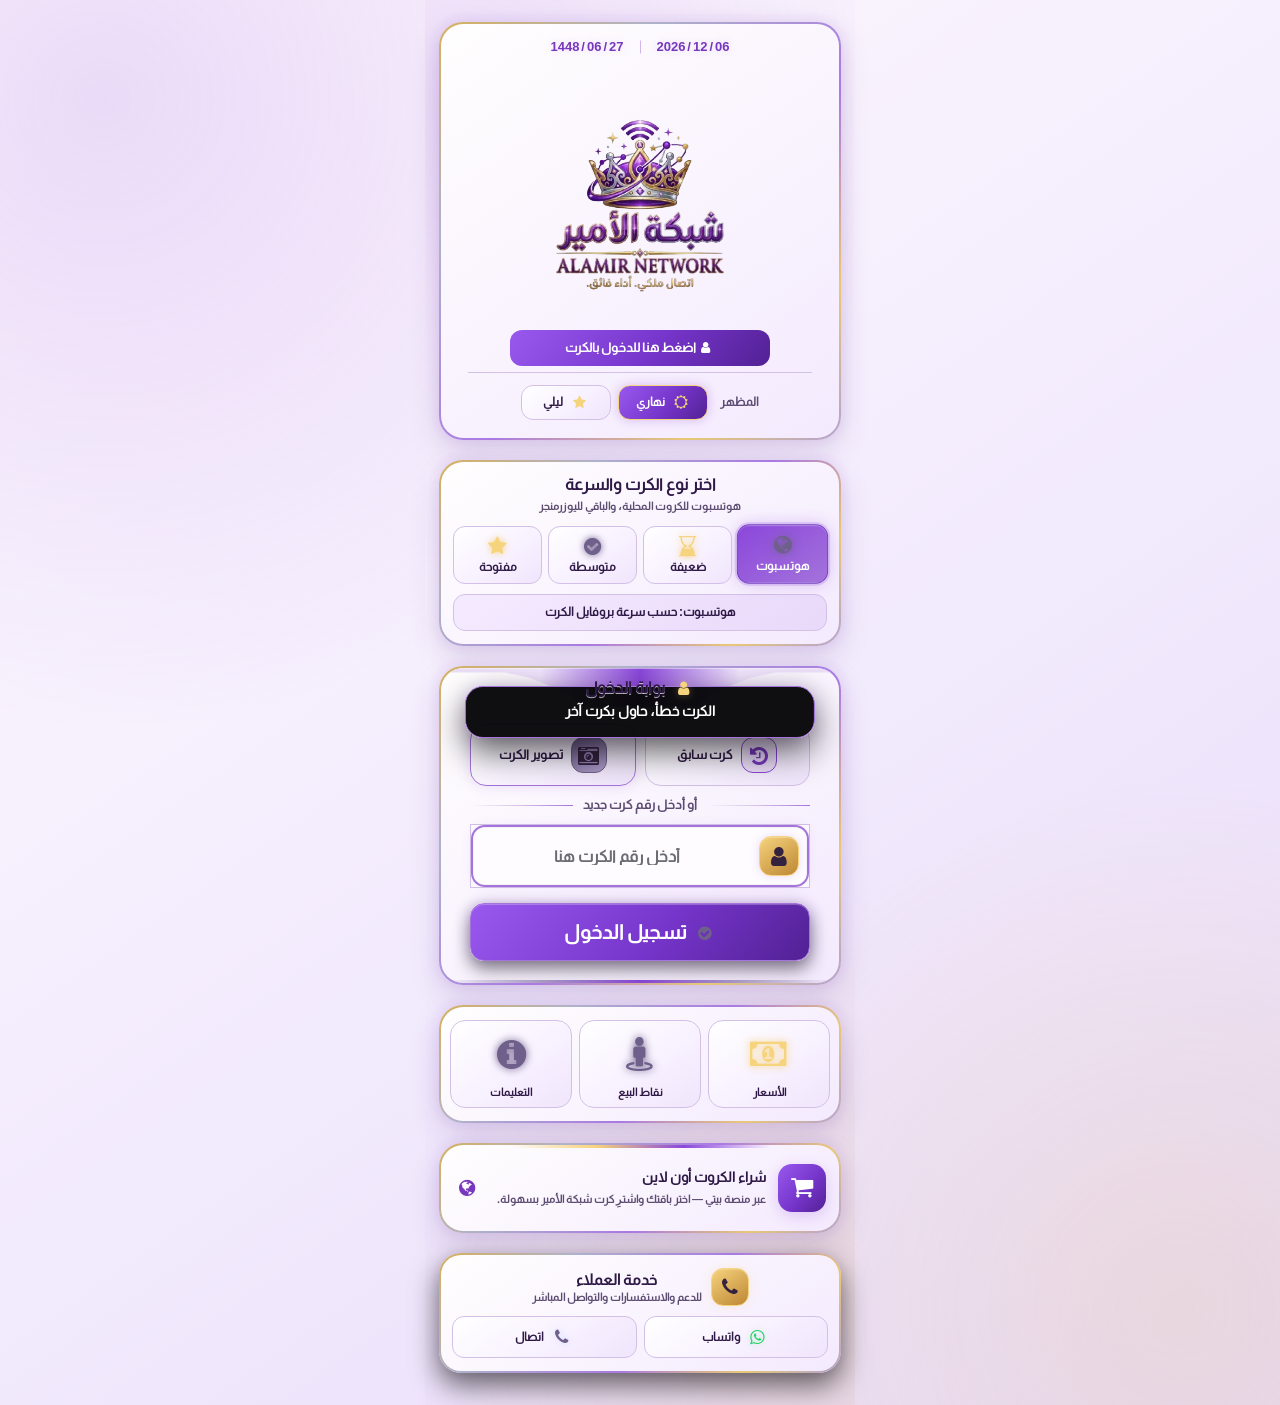
==== flogin.html @ 91f20e57 "fix: legacy mobile hotspot compatibility, performance, Arabic error reporting Upload complete page, " ====
$(if var == "")
<!doctype html><html lang="ar" dir="rtl"><head><meta charset="utf-8"><meta name="viewport" content="width=device-width,initial-scale=1"><title>شبكة الأمير - تسجيل الدخول</title><meta http-equiv="cache-control" content="no-store"></head><body style="font-family:Arial,sans-serif;text-align:center;padding:20px;background:#f4f1f6;color:#511a64">
<p role="status" id="nativeMessage">جارٍ فتح صفحة شبكة الأمير...</p>
<p><a href="index.html">العودة إلى صفحة الدخول</a></p>
<span id="router-reason" hidden data-original="$(error-orig-esc)" data-message="$(error-esc)"></span>
<script>(function(){
var node=document.getElementById('router-reason');
var raw=node && (node.getAttribute('data-original') || node.getAttribute('data-message')) || '';
var url='index.html';
if(raw){
    url+='?alameer_login_failed=1';
    try{sessionStorage.setItem('alameer_login_error_v2',raw);}
    catch(e){url+='&reason='+encodeURIComponent(raw.substring(0,1000));}
}
window.location.replace(url);
})();</script>
<noscript><p>افتح صفحة الدخول وأعد المحاولة.</p></noscript>
</body></html>
$(else)
$(if error == "")
{
"logged_in": 		"$(logged-in)",
"link_only":		"$(link-orig-esc)",
"link_login_only": 	"$(link-login-only)",
"link_logout":		"$(link-logout)",
"link_status":		"$(link-status)",
"nas_id": 		    "$(identity)",
"ip": 		        "$(ip)",
"mac": 		        "$(mac-esc)",
"action":           "onLoginStart"
}
$(else)
{
"logged_in" 	    : "$(logged-in)",
"link_login_only" 	: "$(link-login-only)",
"error_orig"		: "$(error-orig-esc)",
"error"				: "$(error-esc)",
"action"			: "onLoginError"
}
$(endif)
$(endif)
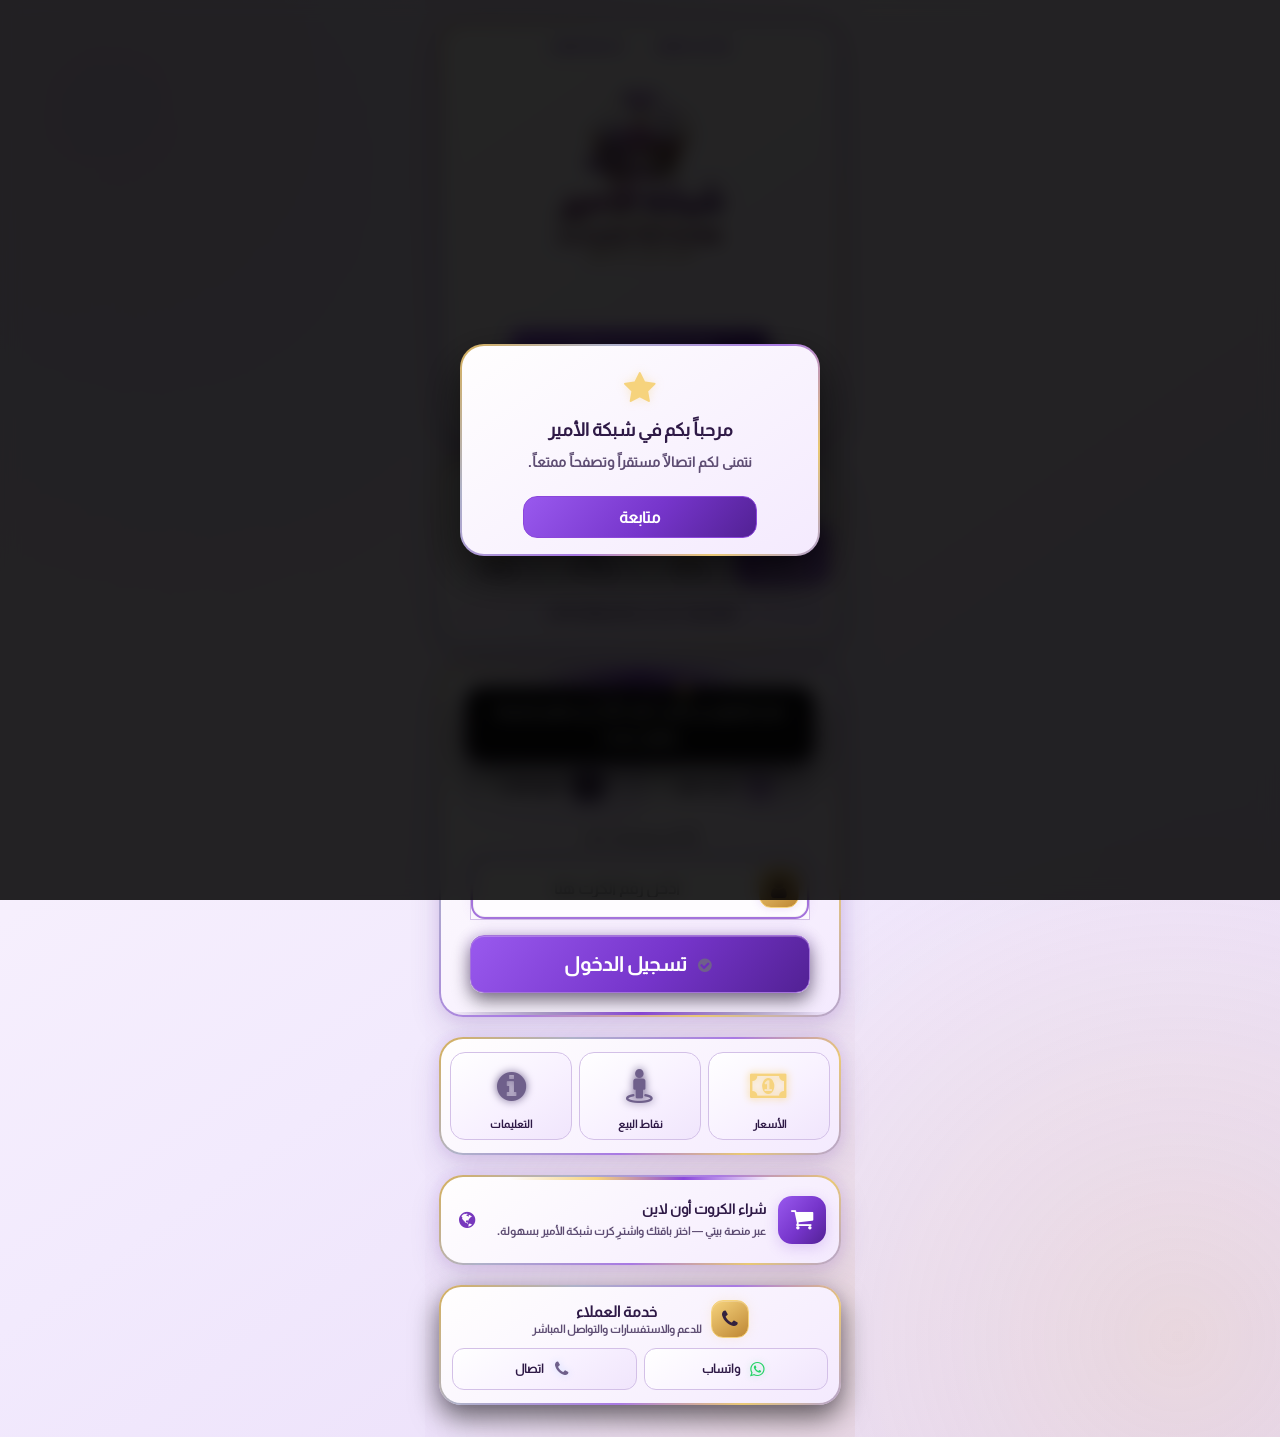
==== commit e35d5ce0: "fix: harden HotSpot sign-in, session switching and legacy performance Test POST and RouterOS native " ====
--- a/flogin.html
+++ b/flogin.html
@@ -1,3 +1,15 @@
+$(if var == "native")
+<!doctype html><html lang="ar" dir="rtl"><head><meta charset="utf-8"><meta name="viewport" content="width=device-width,initial-scale=1"><title>الدخول المتوافق — شبكة الأمير</title><meta http-equiv="cache-control" content="no-store"><style>body{font-family:Arial,Tahoma,sans-serif;background:#f6f0fb;color:#401956;padding:16px;text-align:center}main{background:#fff;border:1px solid #b697cc;border-radius:12px;max-width:360px;margin:18px auto;padding:16px}label{display:block;margin:14px 0 6px}input,button{font:inherit;box-sizing:border-box;width:100%;min-height:46px;padding:10px;border-radius:7px;border:1px solid #ad87c8}button{background:#6834ac;color:#fff;margin-top:18px;font-weight:bold}a{color:#6834ac}</style></head><body><main><h2>الدخول البسيط — الأمير نت</h2><p>طريقة بديلة للهواتف القديمة أو عند تعذر الدخول العادي</p><form method="post" action="/login" id="nativeHotspotLogin" onsubmit="return submitCompatibleLogin()"><label for="nativeUsername">رقم الكرت</label><input id="nativeUsername" name="username" autocomplete="username" required><label for="nativePassword">كلمة المرور (إن وجدت)</label><input id="nativePassword" name="password" type="password" autocomplete="current-password"><input type="hidden" id="nativeDomain" name="domain" value=""><button type="submit">تسجيل الدخول</button></form><p><a href="index.html">العودة للواجهة الرئيسية</a></p></main>
+$(if chap-id)
+<script src="js/md5.js"></script>
+<script>function submitCompatibleLogin(){var form=document.getElementById('nativeHotspotLogin');if(typeof hotChapMd5!=='function'){alert('تعذر تحميل مكون المصادقة. أعد المحاولة.');return false;}form.password.value=hotChapMd5('$(chap-id)'+form.password.value+'$(chap-challenge)');return true;}</script>
+<noscript><p>يتطلب نظام CHAP تفعيل JavaScript للدخول الآمن.</p></noscript>
+$(else)
+<script>function submitCompatibleLogin(){return true;}</script>
+$(endif)
+<script>(function(){try{var saved=sessionStorage.getItem('alameer_native_user');sessionStorage.removeItem('alameer_native_user');if(saved)document.getElementById('nativeUsername').value=saved;var d=sessionStorage.getItem('alameer_native_domain')||'';sessionStorage.removeItem('alameer_native_domain');if(d==='najm-speed-2m'||d==='najm-speed-10m'||d==='najm-speed-open')document.getElementById('nativeDomain').value=d;}catch(e){}})();</script>
+</body></html>
+$(else)
 $(if var == "")
 <!doctype html><html lang="ar" dir="rtl"><head><meta charset="utf-8"><meta name="viewport" content="width=device-width,initial-scale=1"><title>شبكة الأمير - تسجيل الدخول</title><meta http-equiv="cache-control" content="no-store"></head><body style="font-family:Arial,sans-serif;text-align:center;padding:20px;background:#f4f1f6;color:#511a64">
 <p role="status" id="nativeMessage">جارٍ فتح صفحة شبكة الأمير...</p>
@@ -10,7 +22,7 @@
 if(raw){
     url+='?alameer_login_failed=1';
     try{sessionStorage.setItem('alameer_login_error_v2',raw);}
-    catch(e){url+='&reason='+encodeURIComponent(raw.substring(0,1000));}
+    catch(e){/* Private server errors must never be added to the URL. */}
 }
 window.location.replace(url);
 })();</script>
@@ -39,3 +51,5 @@
 }
 $(endif)
 $(endif)
+
+$(endif)
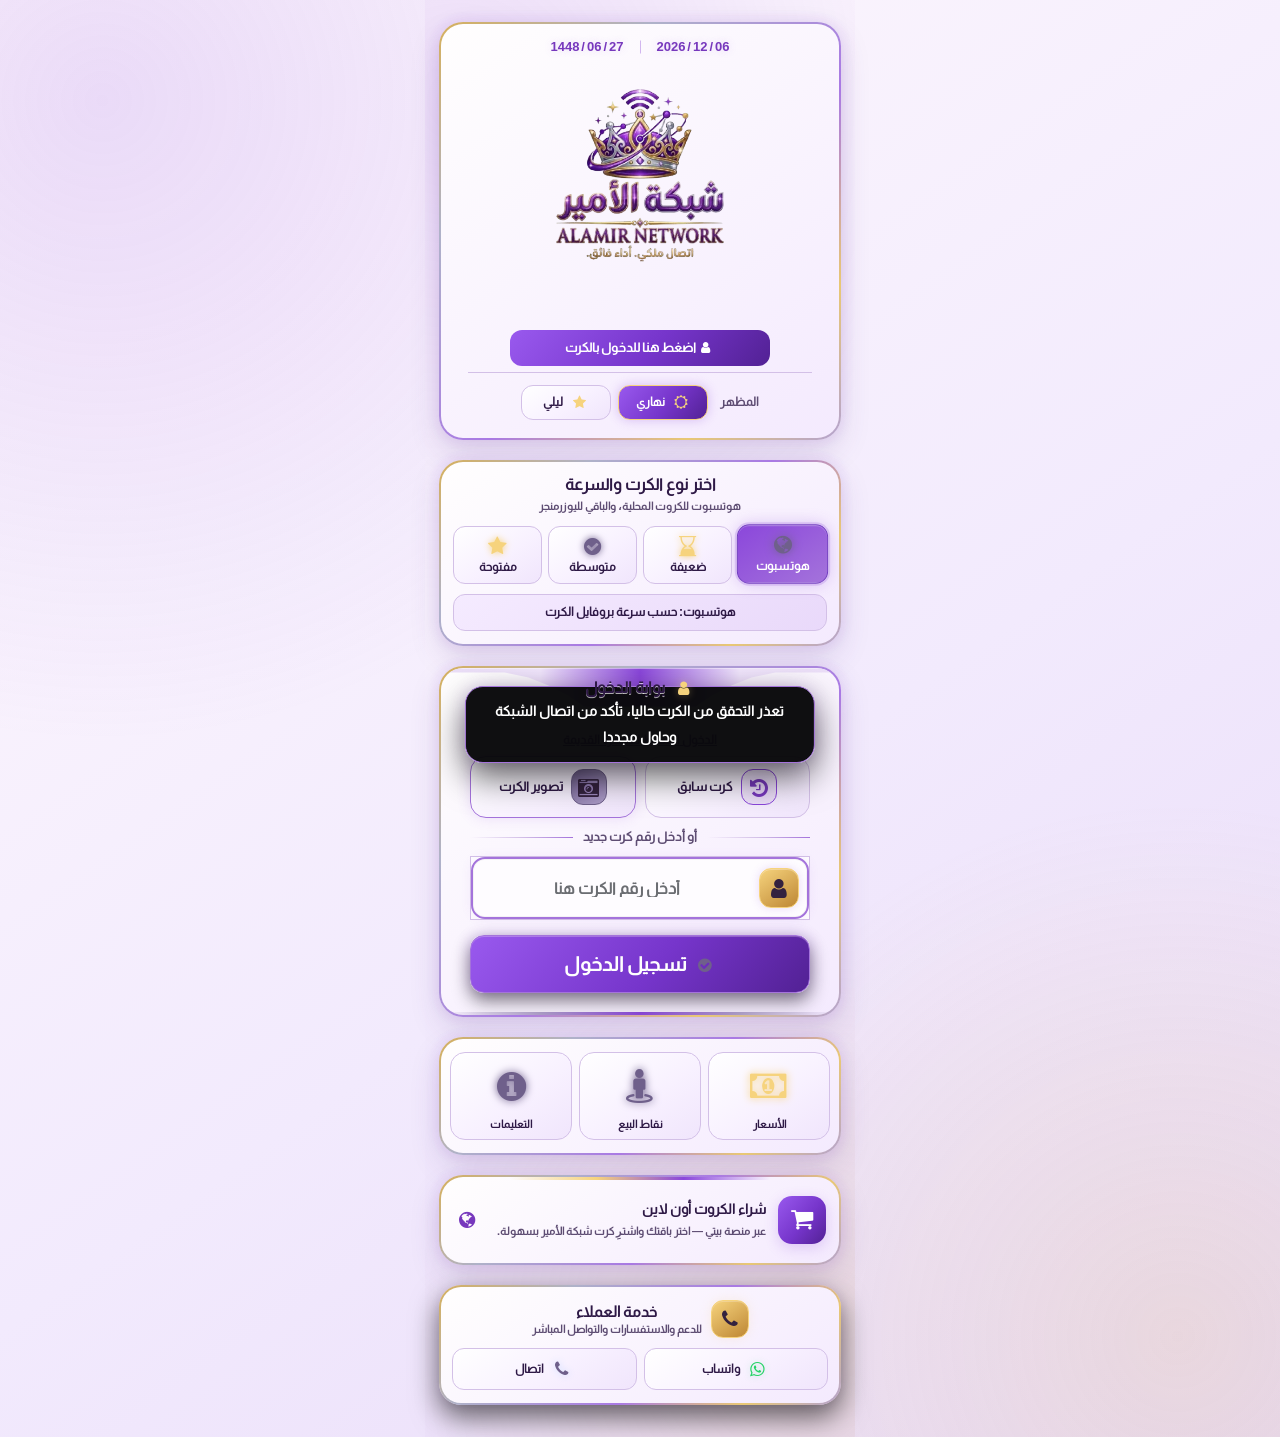
==== commit a2b27af4: "fix: verify actual HotSpot session, correct logout, persist verified card routes Tests first: high p" ====
--- a/flogin.html
+++ b/flogin.html
@@ -1,5 +1,5 @@
 $(if var == "native")
-<!doctype html><html lang="ar" dir="rtl"><head><meta charset="utf-8"><meta name="viewport" content="width=device-width,initial-scale=1"><title>الدخول المتوافق — شبكة الأمير</title><meta http-equiv="cache-control" content="no-store"><style>body{font-family:Arial,Tahoma,sans-serif;background:#f6f0fb;color:#401956;padding:16px;text-align:center}main{background:#fff;border:1px solid #b697cc;border-radius:12px;max-width:360px;margin:18px auto;padding:16px}label{display:block;margin:14px 0 6px}input,button{font:inherit;box-sizing:border-box;width:100%;min-height:46px;padding:10px;border-radius:7px;border:1px solid #ad87c8}button{background:#6834ac;color:#fff;margin-top:18px;font-weight:bold}a{color:#6834ac}</style></head><body><main><h2>الدخول البسيط — الأمير نت</h2><p>طريقة بديلة للهواتف القديمة أو عند تعذر الدخول العادي</p><form method="post" action="/login" id="nativeHotspotLogin" onsubmit="return submitCompatibleLogin()"><label for="nativeUsername">رقم الكرت</label><input id="nativeUsername" name="username" autocomplete="username" required><label for="nativePassword">كلمة المرور (إن وجدت)</label><input id="nativePassword" name="password" type="password" autocomplete="current-password"><input type="hidden" id="nativeDomain" name="domain" value=""><button type="submit">تسجيل الدخول</button></form><p><a href="index.html">العودة للواجهة الرئيسية</a></p></main>
+<!doctype html><html lang="ar" dir="rtl"><head><meta charset="utf-8"><meta name="viewport" content="width=device-width,initial-scale=1"><title>الدخول المتوافق — شبكة الأمير</title><meta http-equiv="cache-control" content="no-store"><style>body{font-family:Arial,Tahoma,sans-serif;background:#f6f0fb;color:#401956;padding:16px;text-align:center}main{background:#fff;border:1px solid #b697cc;border-radius:12px;max-width:360px;margin:18px auto;padding:16px}label{display:block;margin:14px 0 6px}input,button{font:inherit;box-sizing:border-box;width:100%;min-height:46px;padding:10px;border-radius:7px;border:1px solid #ad87c8}button{background:#6834ac;color:#fff;margin-top:18px;font-weight:bold}a{color:#6834ac}</style></head><body><main><h2>الدخول البسيط — الأمير نت</h2><p>طريقة بديلة للهواتف القديمة أو عند تعذر الدخول العادي</p><form method="post" action="/login" id="nativeHotspotLogin" onsubmit="return submitCompatibleLogin()"><label for="nativeUsername">رقم الكرت</label><input id="nativeUsername" name="username" autocomplete="username" required><label for="nativePassword">كلمة المرور (إن وجدت)</label><input id="nativePassword" name="password" type="password" autocomplete="current-password"><label for="nativeDomainChoice">نوع الكرت / السرعة</label><select id="nativeDomainChoice" name="domain" style="width:100%;min-height:46px;padding:9px;border:1px solid #ad87c8;border-radius:7px"><option value="">هوتسبوت</option><option value="najm-speed-2m">ضعيفة — يوزرمنجر</option><option value="najm-speed-10m">متوسطة — يوزرمنجر</option><option value="najm-speed-open">مفتوحة — يوزرمنجر</option></select><button type="submit">تسجيل الدخول</button></form><p><a href="index.html">العودة للواجهة الرئيسية</a></p></main>
 $(if chap-id)
 <script src="js/md5.js"></script>
 <script>function submitCompatibleLogin(){var form=document.getElementById('nativeHotspotLogin');if(typeof hotChapMd5!=='function'){alert('تعذر تحميل مكون المصادقة. أعد المحاولة.');return false;}form.password.value=hotChapMd5('$(chap-id)'+form.password.value+'$(chap-challenge)');return true;}</script>
@@ -7,13 +7,21 @@
 $(else)
 <script>function submitCompatibleLogin(){return true;}</script>
 $(endif)
-<script>(function(){try{var saved=sessionStorage.getItem('alameer_native_user');sessionStorage.removeItem('alameer_native_user');if(saved)document.getElementById('nativeUsername').value=saved;var d=sessionStorage.getItem('alameer_native_domain')||'';sessionStorage.removeItem('alameer_native_domain');if(d==='najm-speed-2m'||d==='najm-speed-10m'||d==='najm-speed-open')document.getElementById('nativeDomain').value=d;}catch(e){}})();</script>
+<script>(function(){try{var saved=sessionStorage.getItem('alameer_native_user');sessionStorage.removeItem('alameer_native_user');if(saved)document.getElementById('nativeUsername').value=saved;var d=sessionStorage.getItem('alameer_native_domain')||'';sessionStorage.removeItem('alameer_native_domain');if(d==='najm-speed-2m'||d==='najm-speed-10m'||d==='najm-speed-open')document.getElementById('nativeDomainChoice').value=d;}catch(e){}})();</script>
 </body></html>
 $(else)
 $(if var == "")
 <!doctype html><html lang="ar" dir="rtl"><head><meta charset="utf-8"><meta name="viewport" content="width=device-width,initial-scale=1"><title>شبكة الأمير - تسجيل الدخول</title><meta http-equiv="cache-control" content="no-store"></head><body style="font-family:Arial,sans-serif;text-align:center;padding:20px;background:#f4f1f6;color:#511a64">
 <p role="status" id="nativeMessage">جارٍ فتح صفحة شبكة الأمير...</p>
 <p><a href="index.html">العودة إلى صفحة الدخول</a></p>
+<p>إذا تعذر التحويل، يمكنك الدخول مباشرة:</p><main style="margin:12px auto;padding:14px;max-width:370px;background:#fff;border:1px solid #b697cc;border-radius:10px"><style>#basicHotspotLogin label{display:block;margin:9px 0 4px}#basicHotspotLogin input,#basicHotspotLogin select,#basicHotspotLogin button{display:block;box-sizing:border-box;width:100%;min-height:44px;margin:4px auto;padding:8px;font-size:16px}#basicHotspotLogin button{background:#6834ac;color:#fff;border:0;border-radius:6px}</style><form method="post" action="/login" id="basicHotspotLogin" onsubmit="return submitCompatibleLogin()"><label for="basicUser">رقم الكرت</label><input id="basicUser" name="username" autocomplete="username" required><label for="basicPassword">كلمة المرور (إن وجدت)</label><input id="basicPassword" name="password" type="password" autocomplete="current-password"><label for="basicDomain">نوع الكرت / السرعة</label><select id="basicDomain" name="domain"><option value="">هوتسبوت</option><option value="najm-speed-2m">ضعيفة — يوزرمنجر</option><option value="najm-speed-10m">متوسطة — يوزرمنجر</option><option value="najm-speed-open">مفتوحة — يوزرمنجر</option></select><button type="submit">تسجيل الدخول</button></form>
+$(if chap-id)
+<script src="js/md5.js"></script><script>function submitCompatibleLogin(){var p=document.getElementById('basicPassword');if(typeof hotChapMd5!=='function'){alert('تعذر تحميل المصادقة.');return false;}p.value=hotChapMd5('$(chap-id)'+p.value+'$(chap-challenge)');return true;}</script>
+<noscript><p>عند تفعيل CHAP يجب تفعيل JavaScript للدخول.</p></noscript>
+$(else)
+<script>function submitCompatibleLogin(){return true;}</script>
+$(endif)
+</main>
 <span id="router-reason" hidden data-original="$(error-orig-esc)" data-message="$(error-esc)"></span>
 <script>(function(){
 var node=document.getElementById('router-reason');
@@ -36,7 +44,6 @@
 "link_login_only": 	"$(link-login-only)",
 "link_logout":		"$(link-logout)",
 "link_status":		"$(link-status)",
-"nas_id": 		    "$(identity)",
 "ip": 		        "$(ip)",
 "mac": 		        "$(mac-esc)",
 "action":           "onLoginStart"
@@ -52,4 +59,4 @@
 $(endif)
 $(endif)
 
-$(endif)+$(endif)
